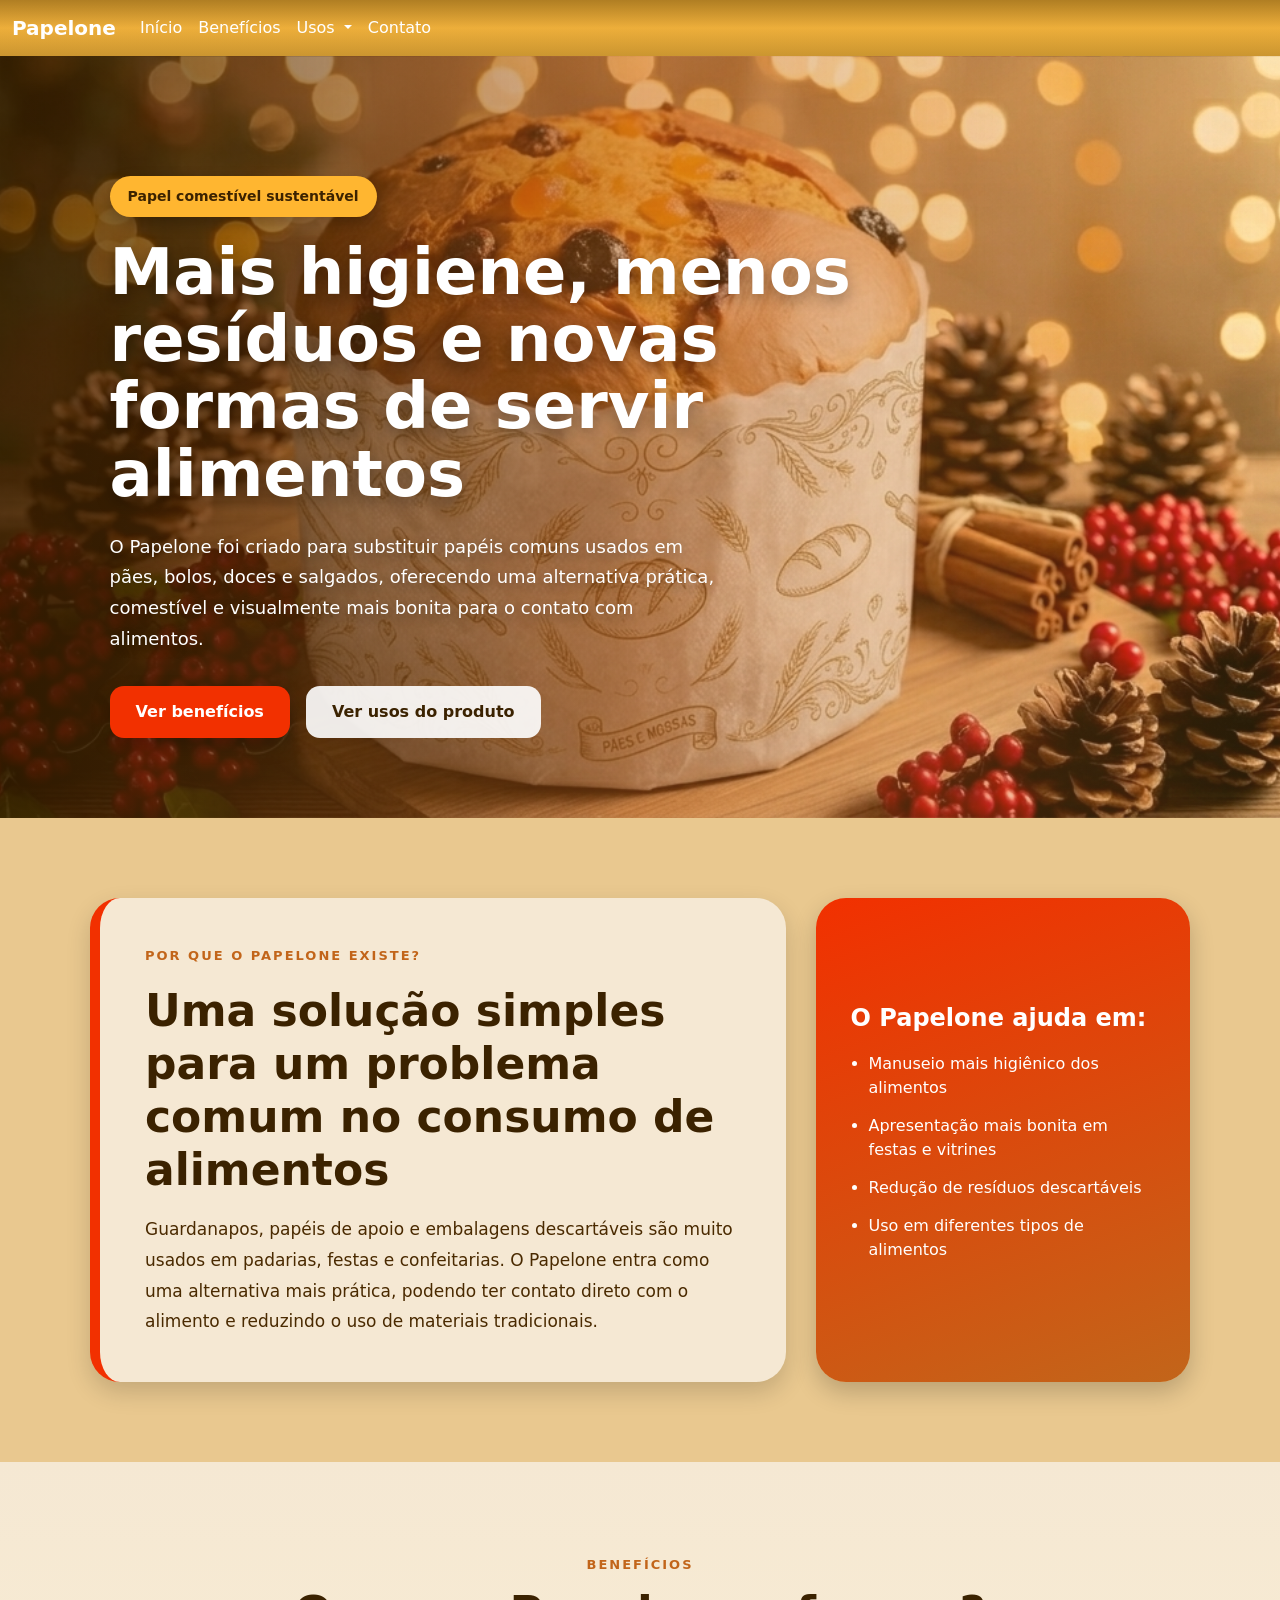
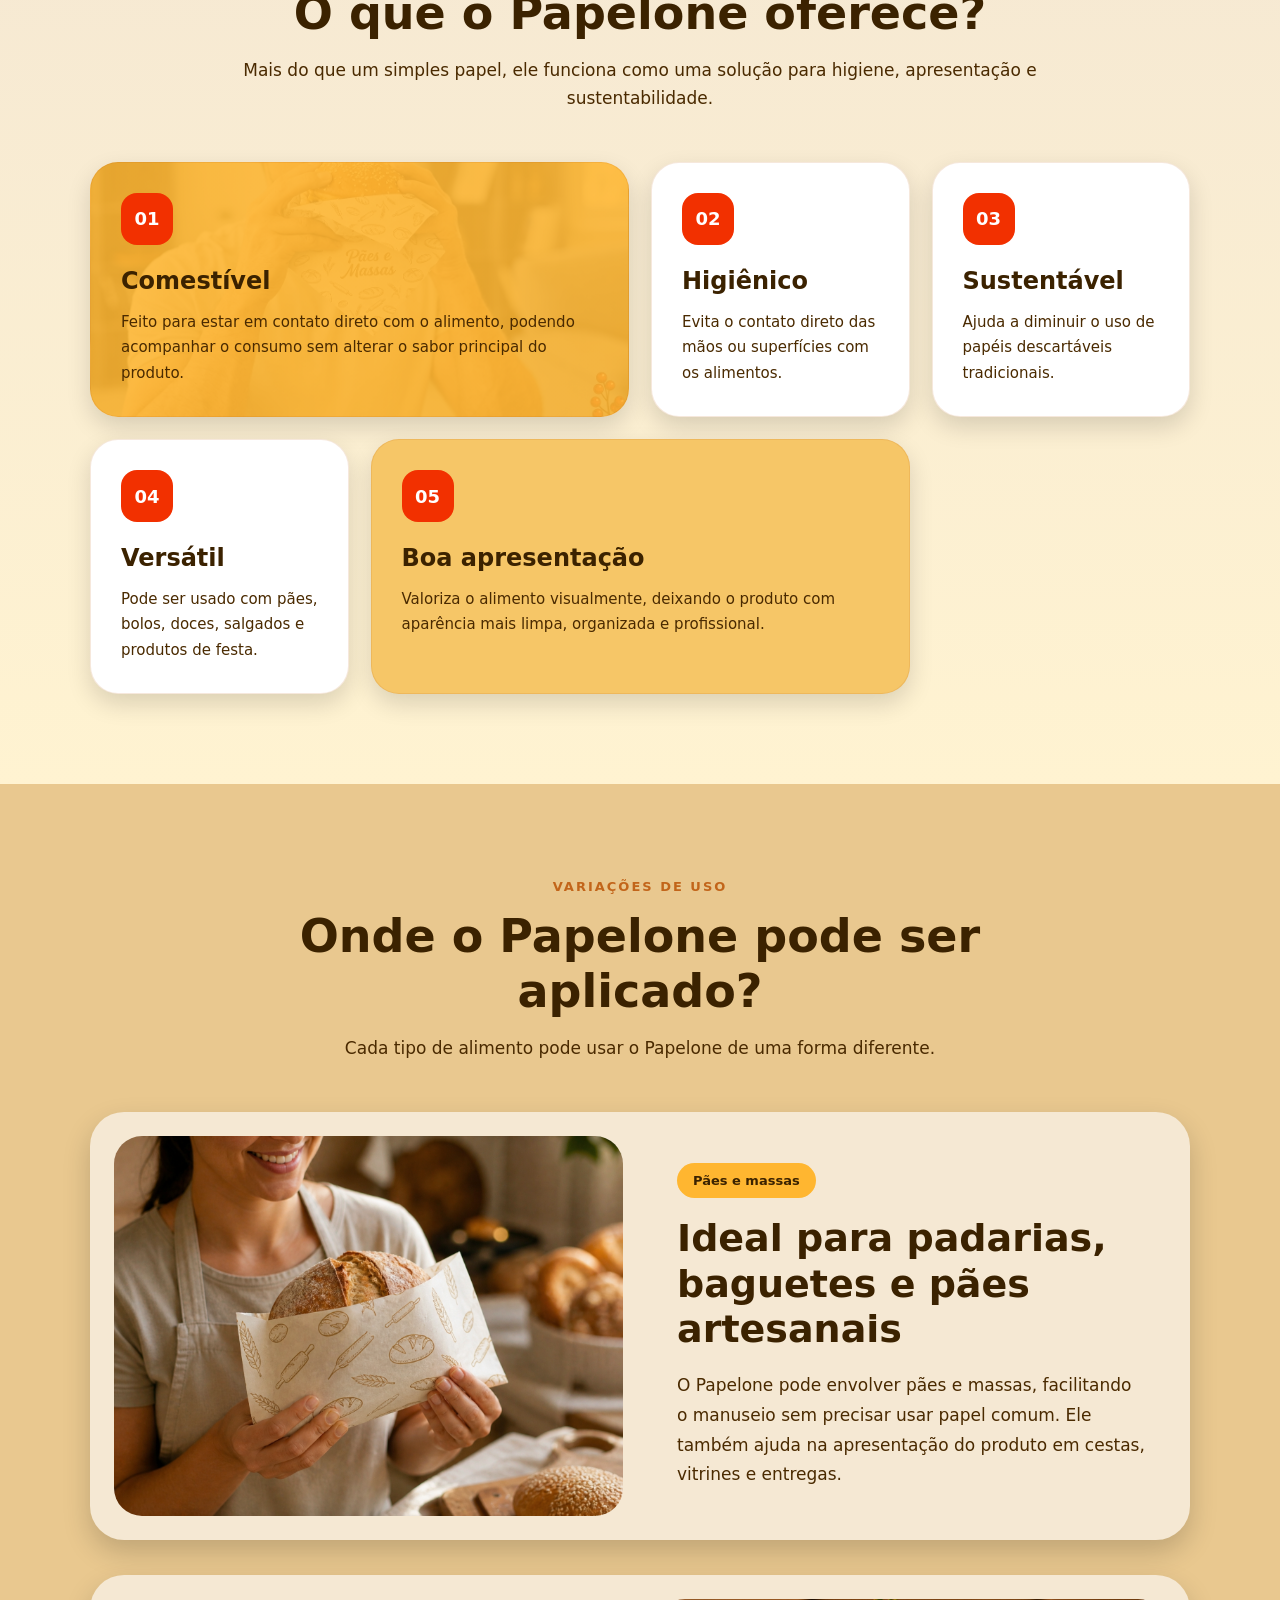
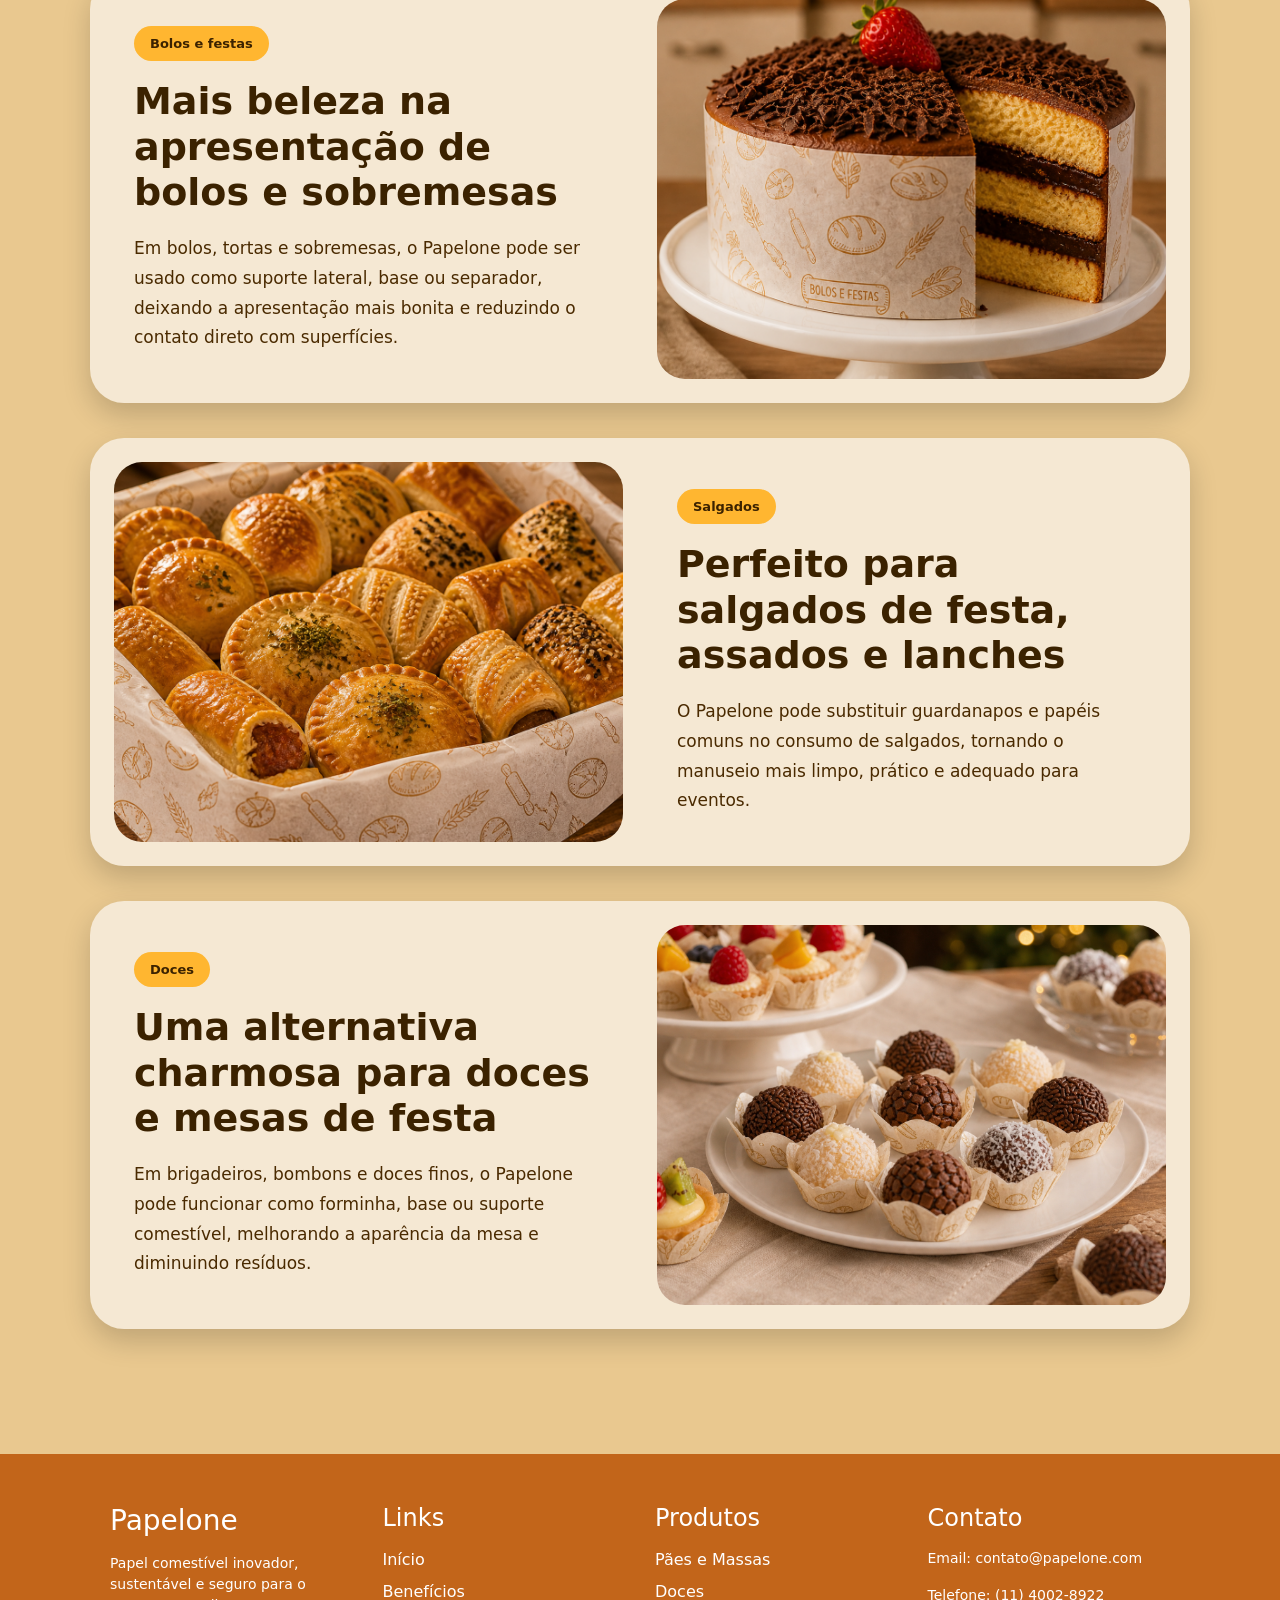
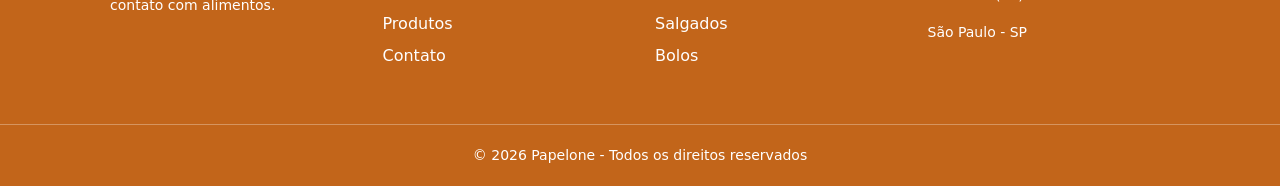
==== beneficios.html @ 6c06fdbb "subindo versão do dia 04-05-2026" ====
<!DOCTYPE html>
<html lang="pt-BR">
<head>
    <meta charset="UTF-8">
    <meta name="viewport" content="width=device-width, initial-scale=1.0">
    <title>Papelone | Benefícios e Usos</title>

    <link rel="stylesheet" href="./src/style/index.css">
    <link rel="stylesheet" href="./src/style/beneficios.css">

    <link href="https://cdn.jsdelivr.net/npm/bootstrap@5.0.2/dist/css/bootstrap.min.css" rel="stylesheet">
    <script src="./src/js/index.js" defer></script>
    <script src="https://cdn.jsdelivr.net/npm/bootstrap@5.3.2/dist/js/bootstrap.bundle.min.js" defer></script>
</head>

<body>

    <nav class="navbar navbar-expand-lg navbar-light navbarprincipal fixed-top">
        <div class="container-fluid">
            <a class="navbar-brand text-white fw-bold" href="index.html">Papelone</a>

            <button class="navbar-toggler" type="button" data-bs-toggle="collapse" data-bs-target="#navbarNavDropdown">
                <span class="navbar-toggler-icon"></span>
            </button>

            <div class="collapse navbar-collapse" id="navbarNavDropdown">
                <ul class="navbar-nav">

                    <li class="nav-item">
                        <a class="nav-link text-white" href="index.html">Início</a>
                    </li>

                    <li class="nav-item">
                        <a class="nav-link active text-white" href="beneficios.html">Benefícios</a>
                    </li>

                    <li class="nav-item dropdown">
                        <a class="nav-link dropdown-toggle text-white" href="#" id="navbarDropdownMenuLink" role="button" data-bs-toggle="dropdown">
                            Usos
                        </a>
                        <ul class="dropdown-menu navbarprincipal">
                            <li><a class="dropdown-item text-white" href="#paes">Pães</a></li>
                            <li><a class="dropdown-item text-white" href="#bolos">Bolos</a></li>
                            <li><a class="dropdown-item text-white" href="#salgados">Salgados</a></li>
                            <li><a class="dropdown-item text-white" href="#doces">Doces</a></li>
                        </ul>
                    </li>

                    <li class="nav-item">
                        <a class="nav-link text-white" href="#Contatos">Contato</a>
                    </li>

                </ul>
            </div>
        </div>
    </nav>

    <section class="beneficios-hero">

        <div class="beneficios-hero-overlay"></div>

        <div class="beneficios-hero-content">
            <span class="beneficios-tag">Papel comestível sustentável</span>

            <h1>
                Mais higiene, menos resíduos e novas formas de servir alimentos
            </h1>

            <p>
                O Papelone foi criado para substituir papéis comuns usados em pães,
                bolos, doces e salgados, oferecendo uma alternativa prática, comestível
                e visualmente mais bonita para o contato com alimentos.
            </p>

            <div class="beneficios-hero-botoes">
                <a href="#beneficios" class="btn-hero-principal">Ver benefícios</a>
                <a href="#usos" class="btn-hero-secundario">Ver usos do produto</a>
            </div>
        </div>

    </section>

    <section class="destaque-papelone">

        <div class="destaque-container">

            <div class="destaque-texto">
                <span>POR QUE O PAPELONE EXISTE?</span>

                <h2>
                    Uma solução simples para um problema comum no consumo de alimentos
                </h2>

                <p>
                    Guardanapos, papéis de apoio e embalagens descartáveis são muito usados
                    em padarias, festas e confeitarias. O Papelone entra como uma alternativa
                    mais prática, podendo ter contato direto com o alimento e reduzindo o uso
                    de materiais tradicionais.
                </p>
            </div>

            <div class="destaque-card">
                <h3>O Papelone ajuda em:</h3>

                <ul>
                    <li>Manuseio mais higiênico dos alimentos</li>
                    <li>Apresentação mais bonita em festas e vitrines</li>
                    <li>Redução de resíduos descartáveis</li>
                    <li>Uso em diferentes tipos de alimentos</li>
                </ul>
            </div>

        </div>

    </section>

    <section class="beneficios-grid-section" id="beneficios">

        <div class="titulo-section">
            <span>BENEFÍCIOS</span>
            <h2>O que o Papelone oferece?</h2>
            <p>
                Mais do que um simples papel, ele funciona como uma solução para higiene,
                apresentação e sustentabilidade.
            </p>
        </div>

        <div class="beneficios-grid">

            <div class="beneficio-card grande">
                <div class="beneficio-numero">01</div>
                <h3>Comestível</h3>
                <p>
                    Feito para estar em contato direto com o alimento, podendo acompanhar
                    o consumo sem alterar o sabor principal do produto.
                </p>
            </div>

            <div class="beneficio-card">
                <div class="beneficio-numero">02</div>
                <h3>Higiênico</h3>
                <p>
                    Evita o contato direto das mãos ou superfícies com os alimentos.
                </p>
            </div>

            <div class="beneficio-card">
                <div class="beneficio-numero">03</div>
                <h3>Sustentável</h3>
                <p>
                    Ajuda a diminuir o uso de papéis descartáveis tradicionais.
                </p>
            </div>

            <div class="beneficio-card">
                <div class="beneficio-numero">04</div>
                <h3>Versátil</h3>
                <p>
                    Pode ser usado com pães, bolos, doces, salgados e produtos de festa.
                </p>
            </div>

            <div class="beneficio-card destaque">
                <div class="beneficio-numero">05</div>
                <h3>Boa apresentação</h3>
                <p>
                    Valoriza o alimento visualmente, deixando o produto com aparência
                    mais limpa, organizada e profissional.
                </p>
            </div>

        </div>

    </section>

    <section class="usos-premium" id="usos">

        <div class="titulo-section">
            <span>VARIAÇÕES DE USO</span>
            <h2>Onde o Papelone pode ser aplicado?</h2>
            <p>
                Cada tipo de alimento pode usar o Papelone de uma forma diferente.
            </p>
        </div>

        <div class="usos-lista">

            <article class="uso-linha" id="paes">
                <div class="uso-imagem">
                    <img src="./src/assets/image/pao.png" alt="Pães usando Papelone">
                </div>

                <div class="uso-conteudo">
                    <span>Pães e massas</span>
                    <h3>Ideal para padarias, baguetes e pães artesanais</h3>
                    <p>
                        O Papelone pode envolver pães e massas, facilitando o manuseio
                        sem precisar usar papel comum. Ele também ajuda na apresentação
                        do produto em cestas, vitrines e entregas.
                    </p>
                </div>
            </article>

            <article class="uso-linha invertido" id="bolos">
                <div class="uso-imagem">
                    <img src="./src/assets/image/bolos.png" alt="Bolo usando Papelone">
                </div>

                <div class="uso-conteudo">
                    <span>Bolos e festas</span>
                    <h3>Mais beleza na apresentação de bolos e sobremesas</h3>
                    <p>
                        Em bolos, tortas e sobremesas, o Papelone pode ser usado como
                        suporte lateral, base ou separador, deixando a apresentação mais
                        bonita e reduzindo o contato direto com superfícies.
                    </p>
                </div>
            </article>

            <article class="uso-linha" id="salgados">
                <div class="uso-imagem">
                    <img src="./src/assets/image/salgados1.png" alt="Salgados usando Papelone">
                </div>

                <div class="uso-conteudo">
                    <span>Salgados</span>
                    <h3>Perfeito para salgados de festa, assados e lanches</h3>
                    <p>
                        O Papelone pode substituir guardanapos e papéis comuns no consumo
                        de salgados, tornando o manuseio mais limpo, prático e adequado
                        para eventos.
                    </p>
                </div>
            </article>

            <article class="uso-linha invertido" id="doces">
                <div class="uso-imagem">
                    <img src="./src/assets/image/brigadeiro.png" alt="Doces usando Papelone">
                </div>

                <div class="uso-conteudo">
                    <span>Doces</span>
                    <h3>Uma alternativa charmosa para doces e mesas de festa</h3>
                    <p>
                        Em brigadeiros, bombons e doces finos, o Papelone pode funcionar
                        como forminha, base ou suporte comestível, melhorando a aparência
                        da mesa e diminuindo resíduos.
                    </p>
                </div>
            </article>

        </div>

    </section>

    <footer class="footer" id="Contatos">

        <div class="container-footer">

            <div class="footer-col">
                <h3>Papelone</h3>
                <p>
                    Papel comestível inovador, sustentável e seguro para o contato com alimentos.
                </p>
            </div>

            <div class="footer-col">
                <h4>Links</h4>
                <ul>
                    <li><a href="index.html">Início</a></li>
                    <li><a href="beneficios.html">Benefícios</a></li>
                    <li><a href="index.html#produtopapelo">Produtos</a></li>
                    <li><a href="#Contatos">Contato</a></li>
                </ul>
            </div>

            <div class="footer-col">
                <h4>Produtos</h4>
                <ul>
                    <li>Pães e Massas</li>
                    <li>Doces</li>
                    <li>Salgados</li>
                    <li>Bolos</li>
                </ul>
            </div>

            <div class="footer-col">
                <h4>Contato</h4>
                <p>Email: contato@papelone.com</p>
                <p>Telefone: (11) 4002-8922</p>
                <p>São Paulo - SP</p>
            </div>

        </div>

        <div class="footer-bottom">
            © 2026 Papelone - Todos os direitos reservados
        </div>

    </footer>

</body>
</html>
---- src/style/index.css ----
body {
    padding-top: 56px;

    background: linear-gradient(
        to bottom,
        rgba(168, 114, 14, 0.7),
        rgba(255, 182, 48, 0.7),
        rgba(207, 146, 32, 0.7)
    );
}

.navbarprincipal {
    background: linear-gradient(
        to bottom,
        rgba(168, 114, 14, 0.7),
        rgba(255, 182, 48, 0.7),
        rgba(207, 146, 32, 0.7)
    );
}

.navbar {
    transition: top 0.3s;
}

.carousel-item img {
    height: 400px;
    object-fit: cover;
}

.homeproduto-background {
    background: linear-gradient(
        rgba(255, 140, 0, 0.5),
        rgba(255, 140, 0, 0.5)
    ),
    url("../assets/image/paes_e_massas_biscoito.png");

    background-size: cover;
    background-position: center;
    width: 100%;
}

.sessao1 {
    display: grid;
    grid-template-columns: 1fr 1fr;
    gap: 20px;

    max-width: 1100px;
    margin: 0 auto;
    padding: 20px;
}

.backpapelonesobre {
    background-color: #FFB630;
    border-radius: 20px;
}

.papelonesobre {
    background-color: #FAFAFA;
    border-radius: 20px;
    width: 100%;
    height: 100%;
}

.backimagemsessao1 {
    background-color: #FFAB0F;
    border-radius: 20px;
}

.backimagemsessao1 img {
    border-radius: 20px;
    width: 100%;
    height: 100%;
    object-fit: cover;
}

.usos-produto {
    background-color: #E9C88F;
    padding: 60px 20px;
}

.container-usos {
    max-width: 1100px;
    margin: 0 auto;
    background-color: #F5E8D3;
    border-radius: 25px;
    padding: 30px;
}

.titulo-usos {
    text-align: center;
    font-size: 14px;
    margin-bottom: 30px;
    letter-spacing: 1px;
}

.grid-usos {
    display: grid;
    grid-template-columns: repeat(4, 1fr);
    gap: 20px;
}

.item-uso {
    text-align: center;
    position: relative;
    padding: 20px 15px;
    background-color: #fff3e0;
    border-radius: 15px;
    transition: 0.3s;
}

.item-uso:hover {
    transform: translateY(-5px);
}

.item-uso span {
    font-weight: bold;
    display: block;
    margin-bottom: 10px;
}

.item-uso p {
    font-size: 13px;
    line-height: 1.5;
}

.item-uso:not(:last-child)::after {
    content: "";
    position: absolute;
    right: 0;
    top: 10%;
    width: 1px;
    height: 80%;
    background-color: black;
}

.img-uso {
    width: 100%;
    height: 150px;
    object-fit: cover;
    border-radius: 10px;
    margin: 10px 0;
}

.beneficios {
    background-image: url("../assets/image/paes_e_massas_panetone.png");
    background-size: cover;
    background-position: center;
    height: 500px;
    position: relative;
}

.beneficios::before {
    content: "";
    position: absolute;
    inset: 0;
    background: rgba(0,0,0,0.2);
}

.beneficios-conteudo {
    position: relative;
    height: 100%;
    display: flex;
    align-items: center;

    max-width: 1100px;
    margin: 0 auto;
    padding: 0 20px;
}

.box-beneficios {
    background-color: #F5E8D3;
    border-radius: 20px;
    padding: 40px 60px;
    border: 6px solid #FFB630;
    max-width: 350px;
}

.box-beneficios h2 {
    font-size: 40px;
    margin: 0;
}

.box-beneficios p {
    margin-top: 15px;
    font-size: 14px;
    line-height: 1.6;
}

.time {
    background: linear-gradient(to bottom, #F5E8D3, #E6B98A);
    padding: 80px 20px;
}

.titulo-time {
    max-width: 1100px;
    margin: 0 auto 50px auto;
    text-align: center;

    background-color: #F23000;
    padding: 20px;
    border-radius: 18px;

    font-size: 32px;
    font-weight: bold;
    color: #fff;

    position: relative;
    z-index: 1;

    box-shadow: 0 8px 18px rgba(0, 0, 0, 0.25);
}

.titulo-time::before {
    content: "";
    position: absolute;
    top: 10px;
    left: 10px;
    width: 100%;
    height: 100%;
    background-color: #F4A261;
    border-radius: 18px;
    z-index: -1;
}

.container-time {
    display: grid;
    grid-template-columns: repeat(4, 1fr);
    gap: 30px;
    max-width: 1100px;
    margin: 0 auto;
}

.card-membro {
    background-color: #FFF3D1;
    border-radius: 24px;
    overflow: hidden;
    box-shadow: 0 8px 18px rgba(0, 0, 0, 0.20);
    transition: transform 0.3s ease, box-shadow 0.3s ease;
}

.card-membro:hover {
    transform: translateY(-8px);
    box-shadow: 0 12px 24px rgba(0, 0, 0, 0.30);
}

.imagem-membro {
    width: 100%;
    height: 240px;
    background-color: #D9D9D9;
    overflow: hidden;
}

.imagem-membro img {
    width: 100%;
    height: 100%;
    object-fit: cover;
    object-position: center top;
    display: block;
    transition: transform 0.3s ease;
}

.card-membro:hover .imagem-membro img {
    transform: scale(1.05);
}

.info-membro {
    background-color: #F6C667;
    padding: 22px 18px;
    text-align: center;
    min-height: 150px;
}

.info-membro h5 {
    font-size: 18px;
    font-weight: bold;
    margin-bottom: 12px;
    color: #3B2200;
}

.info-membro p {
    font-size: 14px;
    line-height: 1.5;
    color: #4A2A00;
    margin: 0;
}

.footer {
    background-color: #C2651A;
    color: white;
    padding-top: 50px;
}

.container-footer {
    max-width: 1100px;
    margin: 0 auto;
    display: grid;
    grid-template-columns: repeat(4, 1fr);
    gap: 30px;
    padding: 0 20px;
}

.footer-col h3,
.footer-col h4 {
    margin-bottom: 15px;
}

.footer-col p {
    font-size: 14px;
    line-height: 1.5;
}

.footer-col ul {
    list-style: none;
    padding: 0;
}

.footer-col ul li {
    margin-bottom: 8px;
}

.footer-col ul li a {
    text-decoration: none;
    color: white;
    transition: 0.3s;
}

.footer-col ul li a:hover {
    color: #FFD27F;
}

.footer-bottom {
    text-align: center;
    margin-top: 40px;
    padding: 20px;
    border-top: 1px solid rgba(255,255,255,0.3);
    font-size: 14px;
}

@media (max-width: 992px) {
    .grid-usos {
        grid-template-columns: 1fr 1fr;
    }

    .container-time {
        grid-template-columns: repeat(2, 1fr);
    }

    .imagem-membro {
        height: 280px;
    }
}

@media (max-width: 768px) {

    .sessao1 {
        grid-template-columns: 1fr;
    }

    .carousel-item img {
        height: 250px;
    }

    .beneficios {
        height: auto;
        padding: 40px 0;
    }

    .beneficios-conteudo {
        justify-content: center;
        text-align: center;
    }

    .box-beneficios {
        padding: 20px;
    }

    .box-beneficios h2 {
        font-size: 26px;
    }

    .time {
        padding: 60px 16px;
    }

    .titulo-time {
        font-size: 24px;
        padding: 16px;
        margin-bottom: 35px;
    }

    .container-time {
        gap: 24px;
    }

    .imagem-membro {
        height: 300px;
    }

    .info-membro {
        min-height: auto;
    }

    .container-footer {
        grid-template-columns: 1fr 1fr;
    }
}

@media (max-width: 576px) {

    .grid-usos {
        grid-template-columns: 1fr;
    }

    .container-time {
        grid-template-columns: 1fr;
        max-width: 360px;
    }

    .imagem-membro {
        height: 330px;
    }

    .info-membro h5 {
        font-size: 20px;
    }

    .info-membro p {
        font-size: 14px;
    }

    .container-footer {
        grid-template-columns: 1fr;
        text-align: center;
    }

    .item-uso::after {
        display: none;
    }
}
---- src/style/beneficios.css ----
.beneficios-hero {
    min-height: 620px;
    padding: 120px 20px 80px;
    position: relative;

    background:
        linear-gradient(
            90deg,
            rgba(62, 34, 0, 0.75),
            rgba(194, 101, 26, 0.45),
            rgba(255, 182, 48, 0.15)
        ),
        url("../assets/image/carrosel/carrosel_panetone.png");

    background-size: cover;
    background-position: center;
    display: flex;
    align-items: center;
}

.beneficios-hero-content {
    max-width: 760px;
    margin-left: clamp(10px, 7vw, 110px);
    color: white;
    position: relative;
    z-index: 2;
}

.beneficios-tag {
    display: inline-block;
    background-color: #FFB630;
    color: #3B2200;
    padding: 10px 18px;
    border-radius: 999px;
    font-size: 14px;
    font-weight: bold;
    margin-bottom: 22px;
    box-shadow: 0 6px 15px rgba(0,0,0,0.25);
}

.beneficios-hero-content h1 {
    font-size: clamp(36px, 5vw, 64px);
    line-height: 1.05;
    font-weight: 800;
    margin-bottom: 24px;
    text-shadow: 0 6px 16px rgba(0,0,0,0.35);
}

.beneficios-hero-content p {
    max-width: 620px;
    font-size: 18px;
    line-height: 1.7;
    margin-bottom: 32px;
    text-shadow: 0 4px 12px rgba(0,0,0,0.35);
}

.beneficios-hero-botoes {
    display: flex;
    gap: 16px;
    flex-wrap: wrap;
}

.btn-hero-principal,
.btn-hero-secundario {
    display: inline-block;
    padding: 14px 26px;
    border-radius: 14px;
    font-weight: bold;
    text-decoration: none;
    transition: 0.3s ease;
}

.btn-hero-principal {
    background-color: #F23000;
    color: white;
    box-shadow: 0 8px 18px rgba(0,0,0,0.25);
}

.btn-hero-secundario {
    background-color: rgba(255,255,255,0.9);
    color: #3B2200;
}

.btn-hero-principal:hover,
.btn-hero-secundario:hover {
    transform: translateY(-4px);
    color: white;
}

.btn-hero-secundario:hover {
    background-color: #C2651A;
}

.destaque-papelone {
    background-color: #E9C88F;
    padding: 80px 20px;
}

.destaque-container {
    max-width: 1100px;
    margin: 0 auto;

    display: grid;
    grid-template-columns: 1.3fr 0.7fr;
    gap: 30px;
    align-items: stretch;
}

.destaque-texto {
    background-color: #F5E8D3;
    border-radius: 30px;
    padding: 45px;
    border-left: 10px solid #F23000;
    box-shadow: 0 10px 25px rgba(0,0,0,0.16);
}

.destaque-texto span {
    font-size: 13px;
    font-weight: bold;
    color: #C2651A;
    letter-spacing: 2px;
}

.destaque-texto h2 {
    font-size: clamp(28px, 4vw, 44px);
    color: #3B2200;
    font-weight: 800;
    margin: 18px 0;
}

.destaque-texto p {
    font-size: 17px;
    line-height: 1.8;
    color: #4A2A00;
    margin: 0;
}

.destaque-card {
    background: linear-gradient(160deg, #F23000, #C2651A);
    color: white;
    border-radius: 30px;
    padding: 35px;
    box-shadow: 0 10px 25px rgba(0,0,0,0.20);

    display: flex;
    flex-direction: column;
    justify-content: center;
}

.destaque-card h3 {
    font-size: 24px;
    font-weight: bold;
    margin-bottom: 20px;
}

.destaque-card ul {
    padding-left: 18px;
    margin: 0;
}

.destaque-card li {
    margin-bottom: 14px;
    line-height: 1.5;
}

.titulo-section {
    max-width: 820px;
    margin: 0 auto 50px;
    text-align: center;
}

.titulo-section span {
    display: inline-block;
    color: #C2651A;
    font-weight: bold;
    letter-spacing: 2px;
    font-size: 13px;
    margin-bottom: 12px;
}

.titulo-section h2 {
    font-size: clamp(30px, 4vw, 46px);
    color: #3B2200;
    font-weight: 800;
    margin-bottom: 16px;
}

.titulo-section p {
    color: #4A2A00;
    font-size: 17px;
    line-height: 1.6;
}

.beneficios-grid-section {
    background: linear-gradient(to bottom, #F5E8D3, #FFF3D1);
    padding: 90px 20px;
}

.beneficios-grid {
    max-width: 1100px;
    margin: 0 auto;

    display: grid;
    grid-template-columns: repeat(4, 1fr);
    gap: 22px;
}

.beneficio-card {
    background-color: white;
    border-radius: 28px;
    padding: 30px;
    min-height: 250px;

    box-shadow: 0 10px 25px rgba(0,0,0,0.14);
    transition: 0.3s ease;
    border: 1px solid rgba(194, 101, 26, 0.15);
}

.beneficio-card:hover {
    transform: translateY(-8px);
    box-shadow: 0 16px 32px rgba(0,0,0,0.22);
}

.beneficio-card.grande {
    grid-column: span 2;
    background:
        linear-gradient(
            rgba(255, 182, 48, 0.88),
            rgba(255, 182, 48, 0.88)
        ),
        url("../assets/image/paes_e_massas_homemcomendo.png");
    background-size: cover;
    background-position: center;
}

.beneficio-card.destaque {
    grid-column: span 2;
    background-color: #F6C667;
}

.beneficio-numero {
    width: 52px;
    height: 52px;
    background-color: #F23000;
    color: white;
    border-radius: 16px;

    display: flex;
    align-items: center;
    justify-content: center;

    font-weight: bold;
    font-size: 18px;
    margin-bottom: 22px;
}

.beneficio-card h3 {
    font-size: 24px;
    font-weight: 800;
    color: #3B2200;
    margin-bottom: 14px;
}

.beneficio-card p {
    color: #4A2A00;
    font-size: 15px;
    line-height: 1.7;
    margin: 0;
}

.usos-premium {
    background-color: #E9C88F;
    padding: 90px 20px;
}

.usos-lista {
    max-width: 1100px;
    margin: 0 auto;
}

.uso-linha {
    background-color: #F5E8D3;
    border-radius: 34px;
    padding: 24px;
    margin-bottom: 35px;

    display: grid;
    grid-template-columns: 1fr 1fr;
    gap: 34px;
    align-items: center;

    box-shadow: 0 12px 28px rgba(0,0,0,0.18);
}

.uso-linha.invertido .uso-imagem {
    order: 2;
}

.uso-linha.invertido .uso-conteudo {
    order: 1;
}

.uso-imagem {
    height: 380px;
    border-radius: 28px;
    overflow: hidden;
    box-shadow: inset 0 0 0 6px rgba(255,255,255,0.35);
}

.uso-imagem img {
    width: 100%;
    height: 100%;
    object-fit: cover;
    display: block;
    transition: 0.4s ease;
}

.uso-linha:hover .uso-imagem img {
    transform: scale(1.05);
}

.uso-conteudo {
    padding: 20px;
}

.uso-conteudo span {
    display: inline-block;
    background-color: #FFB630;
    color: #3B2200;
    padding: 8px 16px;
    border-radius: 999px;
    font-size: 13px;
    font-weight: bold;
    margin-bottom: 18px;
}

.uso-conteudo h3 {
    font-size: clamp(26px, 3vw, 38px);
    font-weight: 800;
    color: #3B2200;
    margin-bottom: 18px;
}

.uso-conteudo p {
    color: #4A2A00;
    font-size: 17px;
    line-height: 1.75;
    margin: 0;
}

.final-beneficios {
    padding: 90px 20px;
    background:
        linear-gradient(
            rgba(62, 34, 0, 0.65),
            rgba(62, 34, 0, 0.65)
        ),
        url("../assets/image/carrosel/carrosel_baguete.png");

    background-size: cover;
    background-position: center;
}

.final-beneficios-box {
    max-width: 850px;
    margin: 0 auto;
    background-color: rgba(245, 232, 211, 0.96);
    border-radius: 34px;
    padding: 50px;
    text-align: center;
    border: 8px solid #FFB630;
    box-shadow: 0 14px 35px rgba(0,0,0,0.30);
}

.final-beneficios-box span {
    display: inline-block;
    color: #F23000;
    font-weight: bold;
    letter-spacing: 2px;
    margin-bottom: 12px;
}

.final-beneficios-box h2 {
    font-size: clamp(30px, 4vw, 46px);
    font-weight: 800;
    color: #3B2200;
    margin-bottom: 18px;
}

.final-beneficios-box p {
    color: #4A2A00;
    font-size: 17px;
    line-height: 1.7;
    margin-bottom: 30px;
}

.btn-final {
    display: inline-block;
    background-color: #F23000;
    color: white;
    padding: 15px 30px;
    border-radius: 16px;
    font-weight: bold;
    text-decoration: none;
    transition: 0.3s ease;
}

.btn-final:hover {
    background-color: #C2651A;
    color: white;
    transform: translateY(-4px);
}

@media (max-width: 992px) {
    .destaque-container {
        grid-template-columns: 1fr;
    }

    .beneficios-grid {
        grid-template-columns: repeat(2, 1fr);
    }

    .uso-linha {
        grid-template-columns: 1fr;
    }

    .uso-linha.invertido .uso-imagem,
    .uso-linha.invertido .uso-conteudo {
        order: initial;
    }

    .uso-imagem {
        height: 420px;
    }
}

@media (max-width: 768px) {
    .beneficios-hero {
        min-height: auto;
        padding: 110px 18px 70px;
    }

    .beneficios-hero-content {
        margin-left: 0;
    }

    .beneficios-hero-content h1 {
        font-size: 38px;
    }

    .beneficios-hero-content p {
        font-size: 16px;
    }

    .destaque-texto,
    .destaque-card,
    .final-beneficios-box {
        padding: 30px;
        border-radius: 24px;
    }

    .beneficios-grid-section,
    .usos-premium,
    .destaque-papelone,
    .final-beneficios {
        padding: 60px 16px;
    }

    .beneficio-card.grande,
    .beneficio-card.destaque {
        grid-column: span 1;
    }

    .uso-imagem {
        height: 320px;
    }

    .uso-linha {
        padding: 18px;
        border-radius: 26px;
    }
}

@media (max-width: 576px) {
    .beneficios-grid {
        grid-template-columns: 1fr;
    }

    .beneficios-hero-botoes {
        flex-direction: column;
    }

    .btn-hero-principal,
    .btn-hero-secundario,
    .btn-final {
        width: 100%;
        text-align: center;
    }

    .beneficios-hero-content h1 {
        font-size: 32px;
    }

    .uso-imagem {
        height: 250px;
    }

    .uso-conteudo {
        padding: 10px;
        text-align: center;
    }

    .uso-conteudo h3 {
        font-size: 25px;
    }

    .uso-conteudo p {
        font-size: 15px;
    }

    .final-beneficios-box {
        padding: 26px;
        border-width: 5px;
    }
}
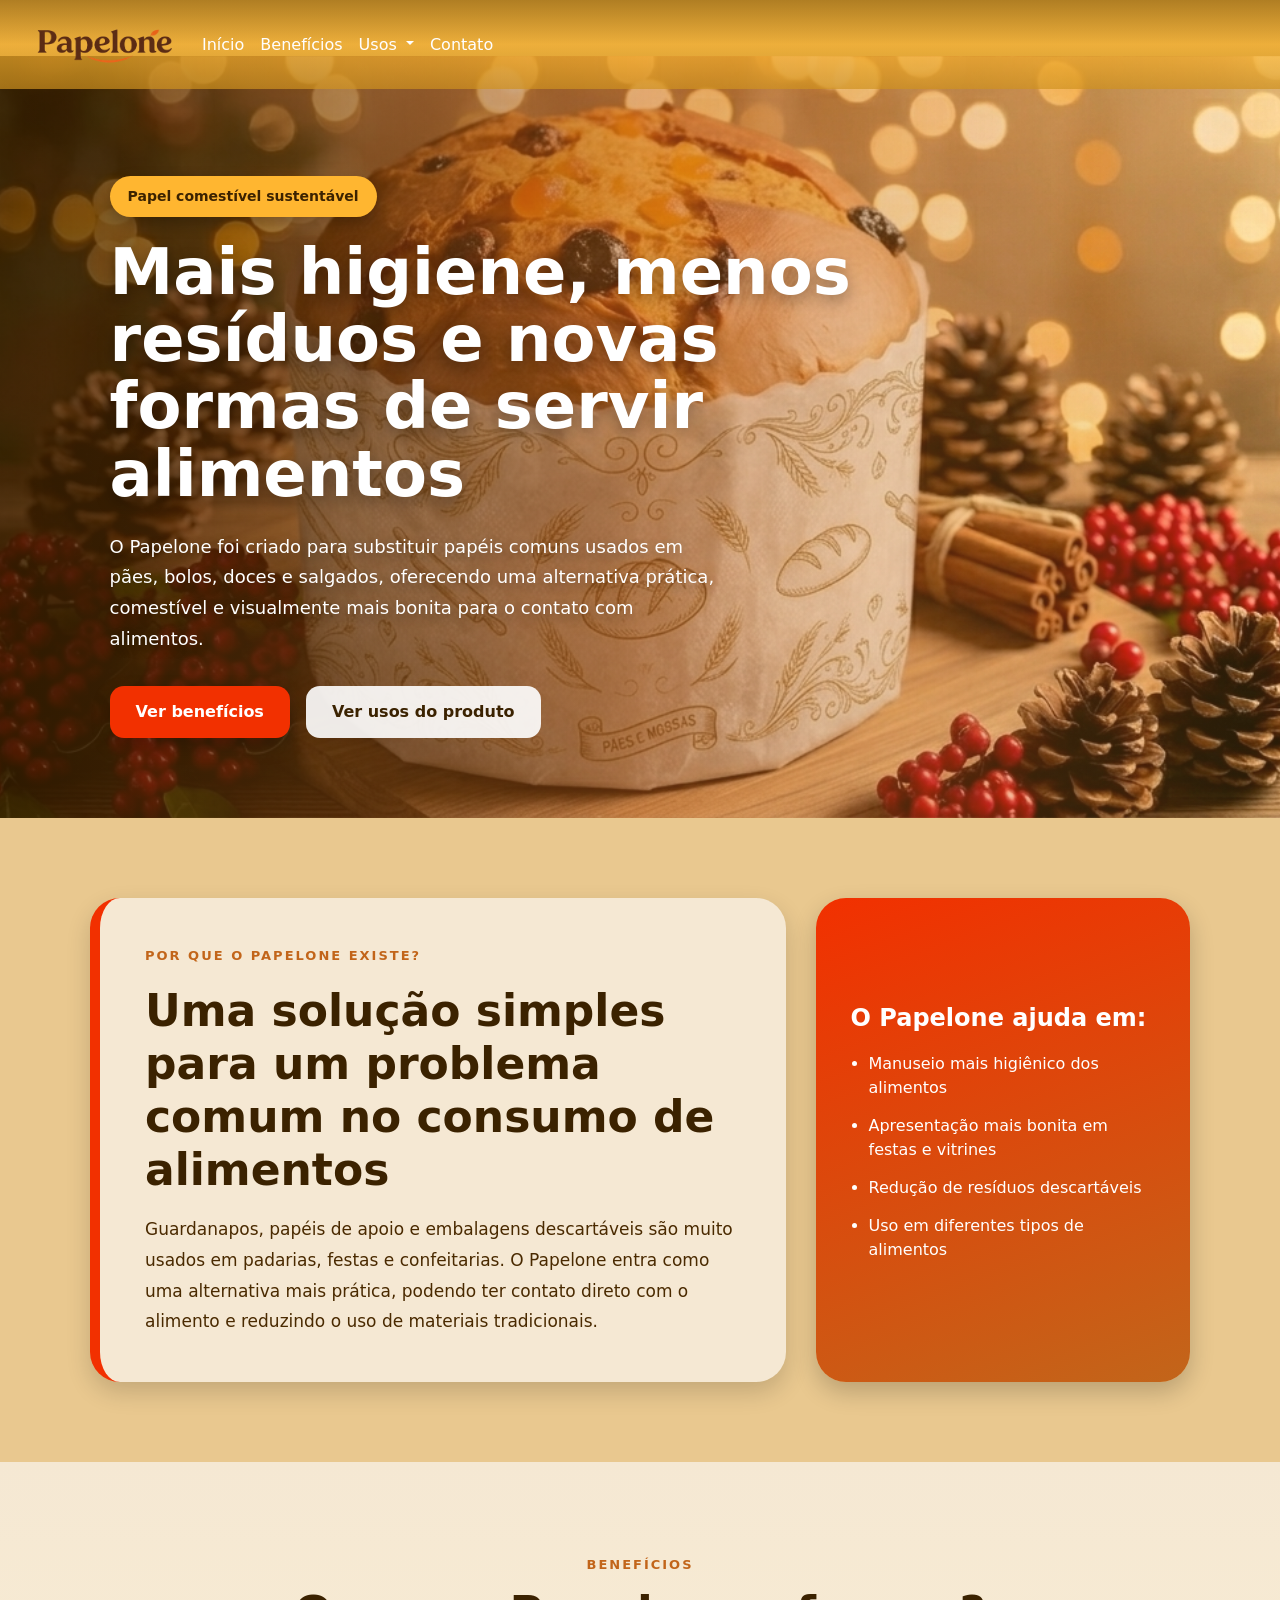
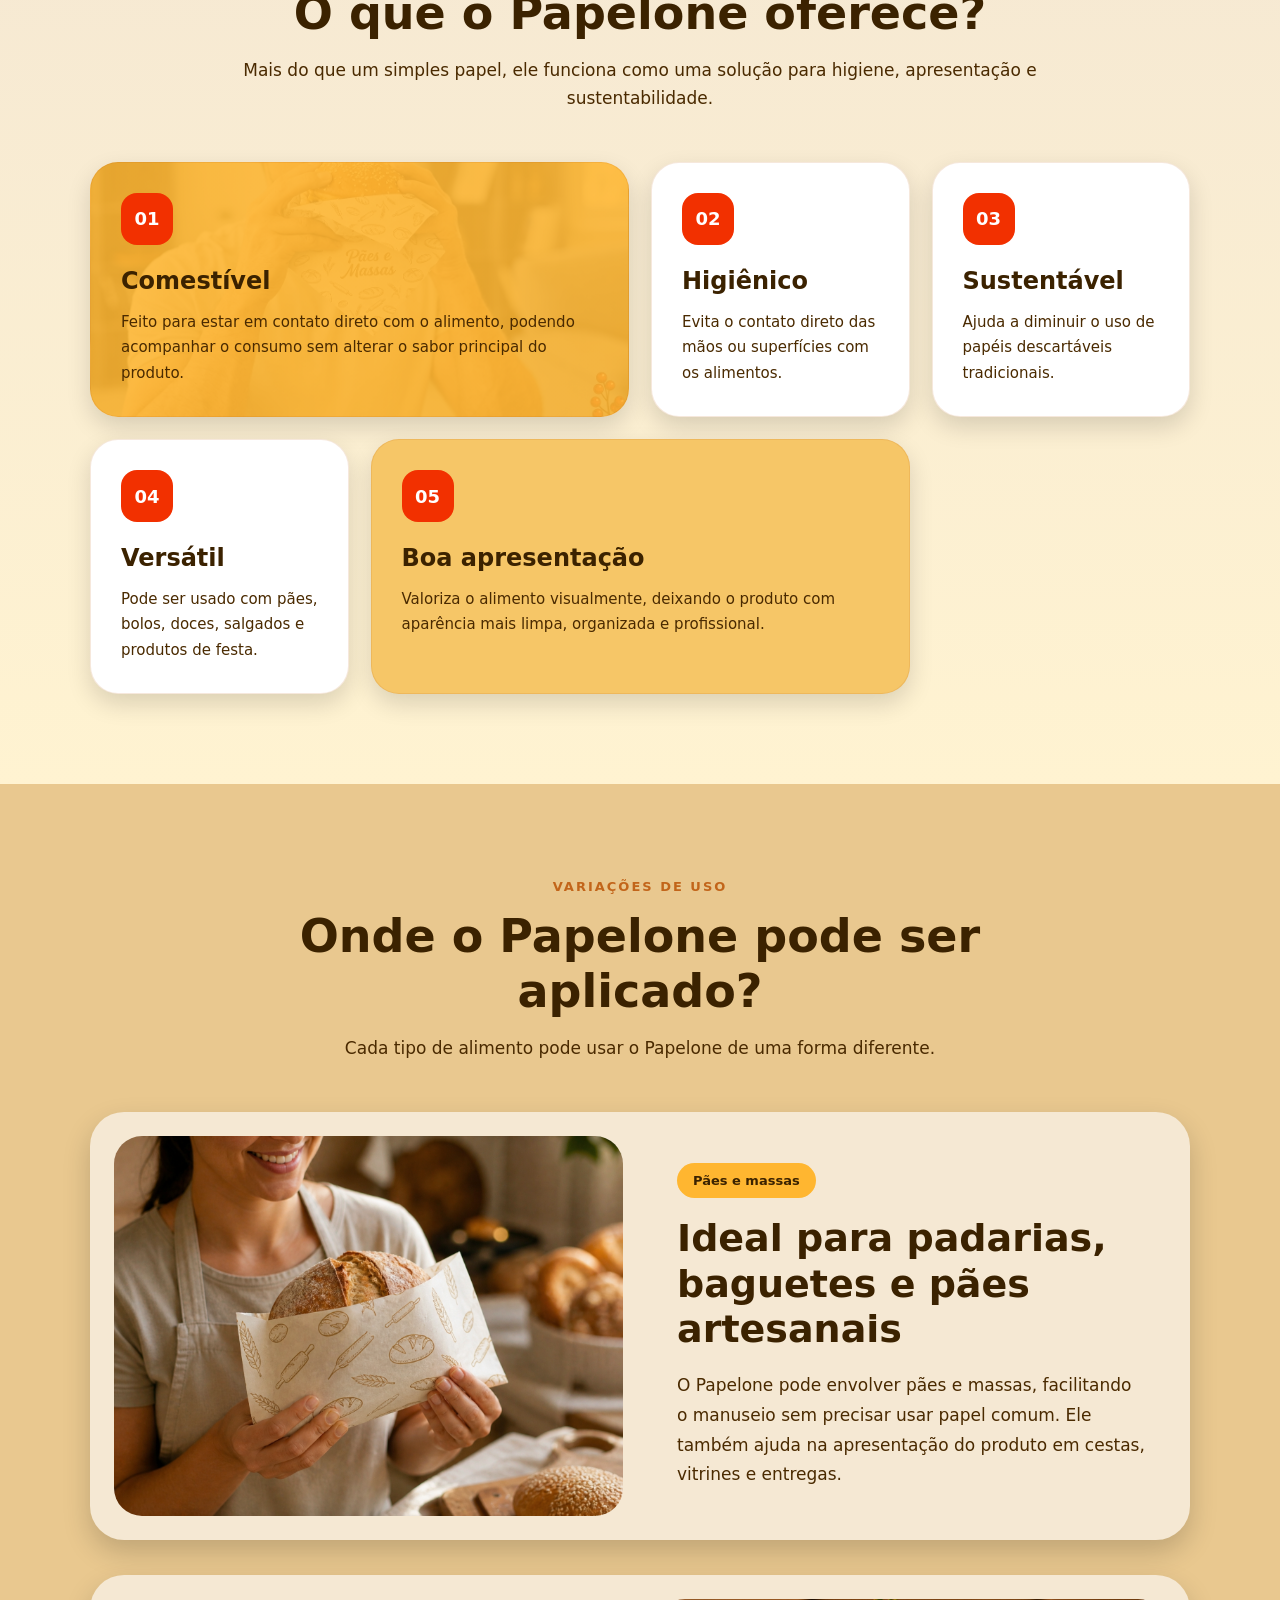
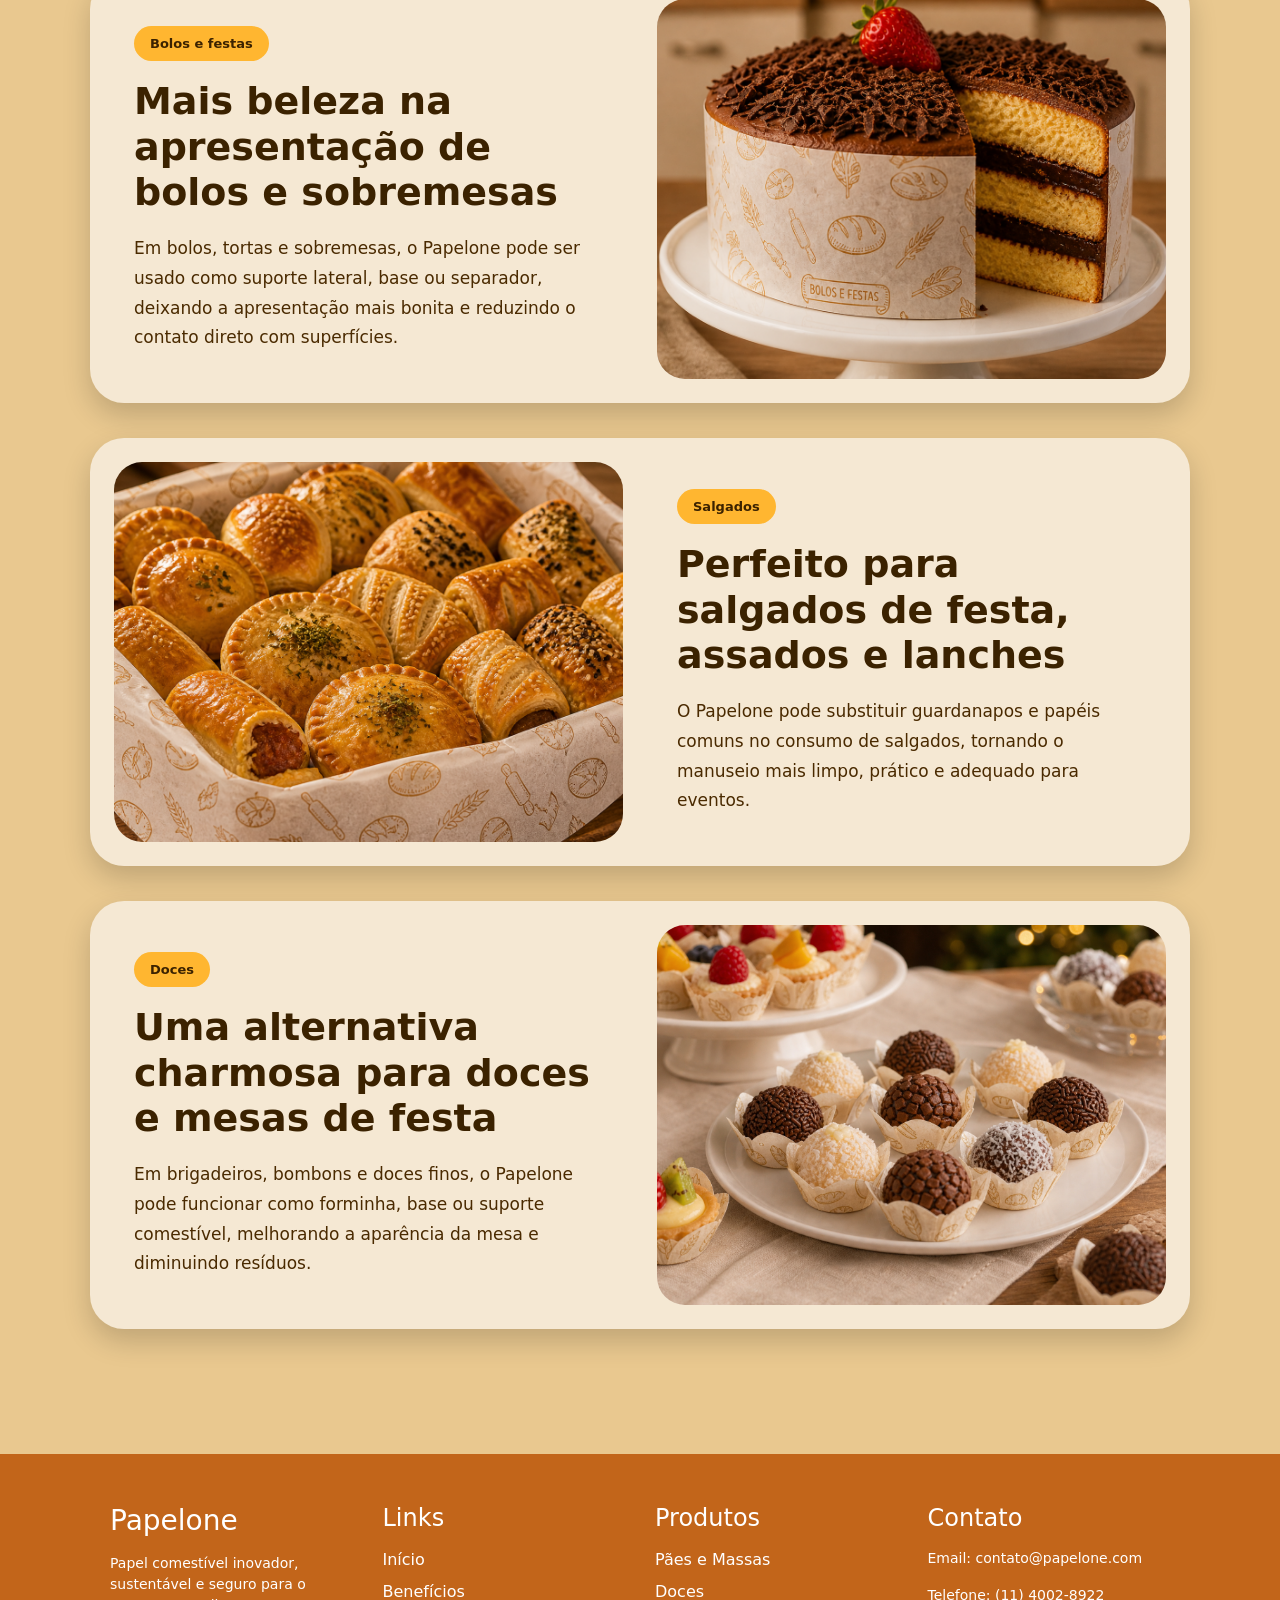
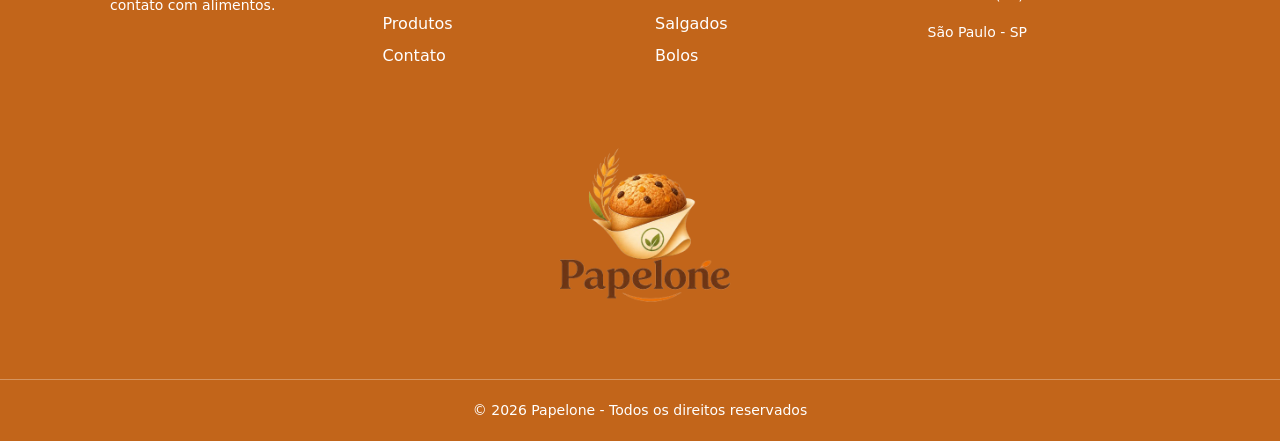
==== commit 0b67e32a: "adicionando a logo" ====
--- a/beneficios.html
+++ b/beneficios.html
@@ -17,7 +17,7 @@
 
     <nav class="navbar navbar-expand-lg navbar-light navbarprincipal fixed-top">
         <div class="container-fluid">
-            <a class="navbar-brand text-white fw-bold" href="index.html">Papelone</a>
+            <a class="navbar-brand text-white fw-bold" href="index.html"><a class="navbar-brand" href="./index.html"><img class="logo" src="./src/assets/image/logo.png" alt=""></a></a>
 
             <button class="navbar-toggler" type="button" data-bs-toggle="collapse" data-bs-target="#navbarNavDropdown">
                 <span class="navbar-toggler-icon"></span>
@@ -293,6 +293,8 @@
 
         </div>
 
+        <img class="footer-logo" src="./src/assets/image/logo3.png">
+
         <div class="footer-bottom">
             © 2026 Papelone - Todos os direitos reservados
         </div>
--- a/src/style/index.css
+++ b/src/style/index.css
@@ -336,6 +336,28 @@
     font-size: 14px;
 }
 
+.logo-navbar {
+    display: flex;
+    align-items: center;
+    padding: 0;
+}
+
+.logo {
+    width: 150px;
+    max-width: 100%;
+    height: auto;
+    display: block;
+}
+
+.footer-logo {
+    display: block;
+    width: 220px;
+    max-width: 80%;
+    height: auto;
+    margin: 35px auto 0 auto;
+    object-fit: contain;
+}
+
 @media (max-width: 992px) {
     .grid-usos {
         grid-template-columns: 1fr 1fr;
@@ -403,6 +425,16 @@
     .container-footer {
         grid-template-columns: 1fr 1fr;
     }
+
+    .logo {
+        width: 120px;
+    }
+
+        .footer-logo {
+        width: 180px;
+        max-width: 70%;
+        margin-top: 30px;
+    }
 }
 
 @media (max-width: 576px) {
@@ -436,4 +468,13 @@
     .item-uso::after {
         display: none;
     }
+
+    .logo {
+        width: 100px;
+    }
+
+    .footer-logo {
+        width: 150px;
+        max-width: 65%;
+    }
 }
